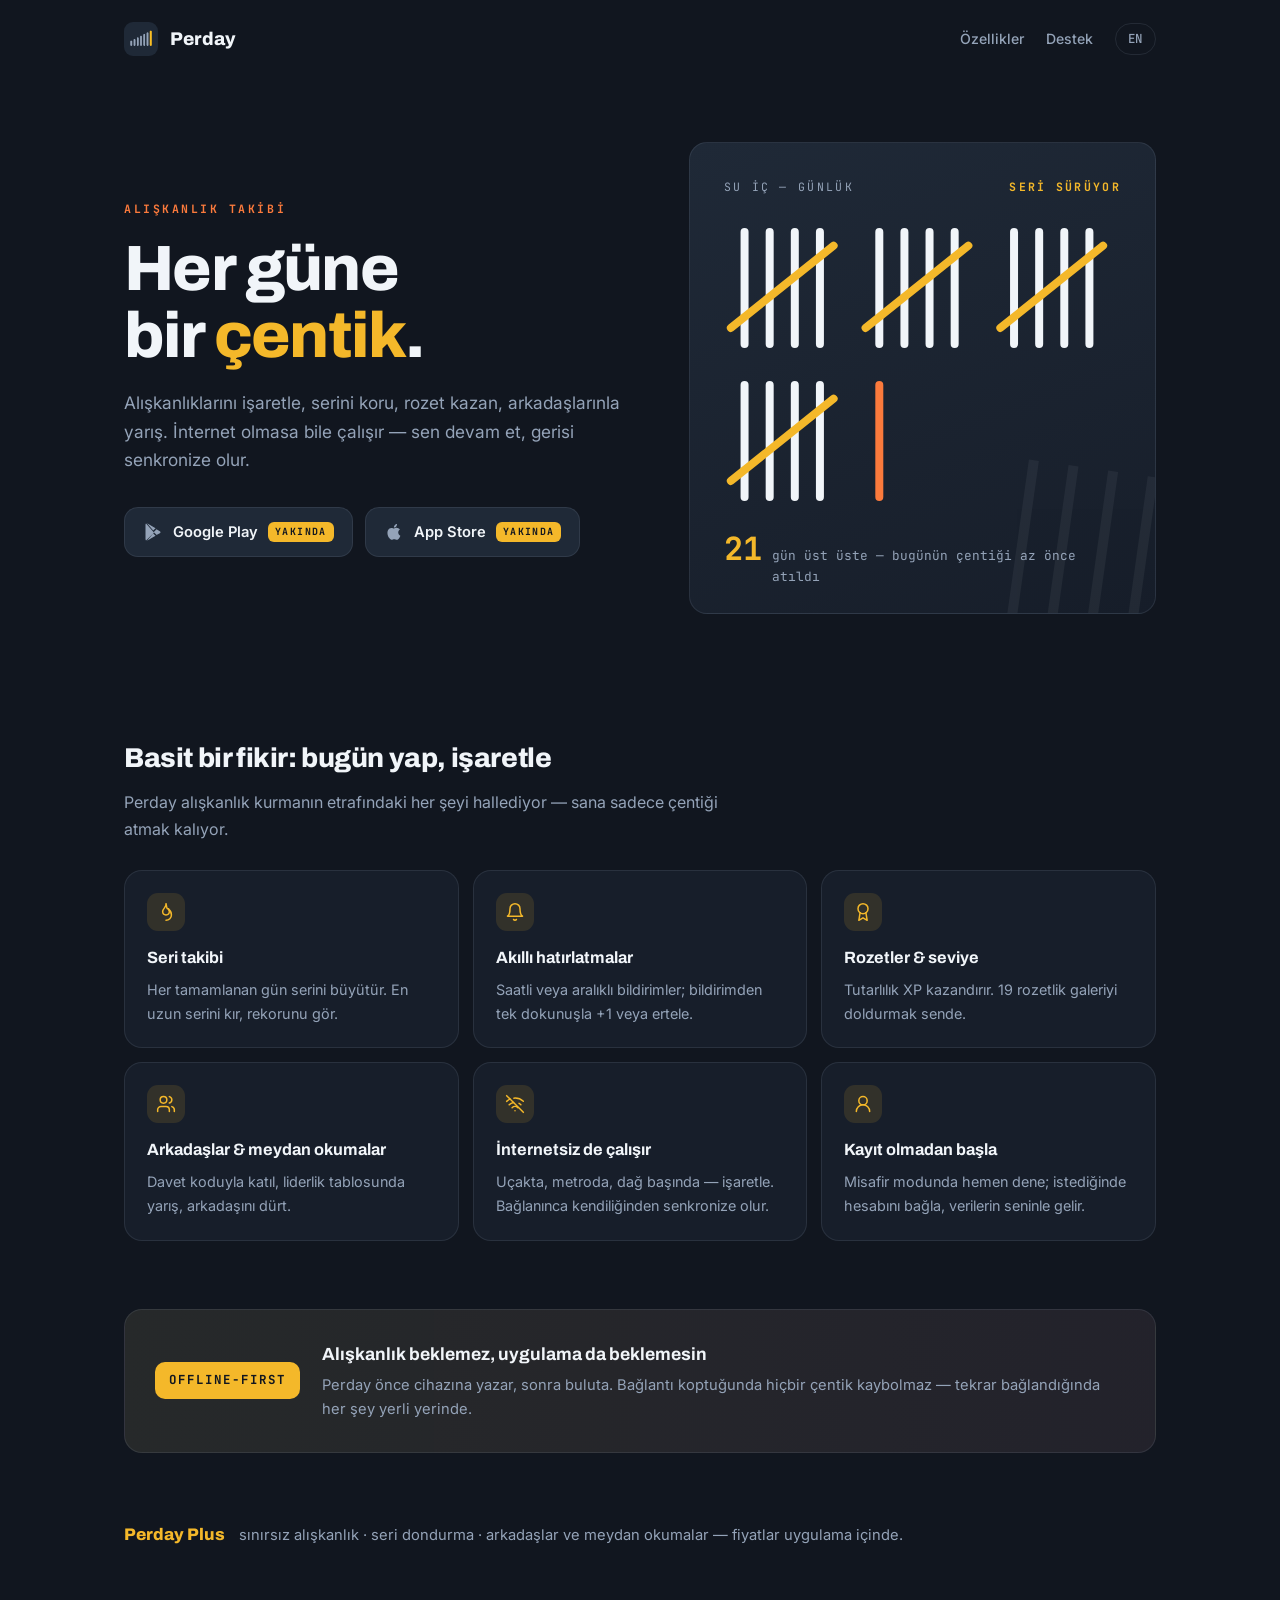
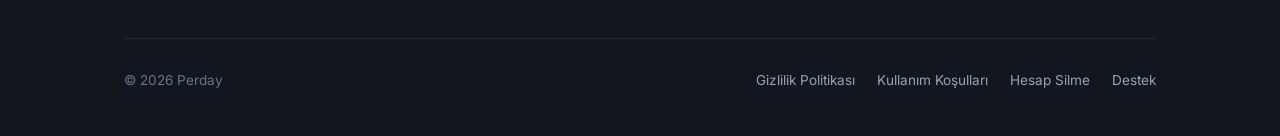
==== index.html @ 303aba84 "Perday web sitesi: landing + legal sayfalar (TR/EN) Statik HTML — build adimi yok. Landing (centik/t" ====
<!DOCTYPE html>
<html lang="tr">
<head>
  <meta charset="UTF-8">
  <meta name="viewport" content="width=device-width, initial-scale=1.0">
  <title>Perday — Her güne bir çentik</title>
  <meta name="description" content="Perday: alışkanlık takibi. Serini koru, rozet kazan, arkadaşlarınla yarış — internet olmasa bile. Kayıt olmadan dene.">
  <link rel="icon" type="image/png" href="/assets/icon.png">
  <link rel="apple-touch-icon" href="/assets/icon.png">
  <meta property="og:title" content="Perday — Her güne bir çentik">
  <meta property="og:description" content="Alışkanlık takibi: seriler, rozetler, arkadaşlar. Offline-first.">
  <meta property="og:image" content="https://perday.appouse.dev/assets/icon.png">
  <meta property="og:url" content="https://perday.appouse.dev/">
  <link rel="alternate" hreflang="en" href="https://perday.appouse.dev/en/">
  <link rel="alternate" hreflang="tr" href="https://perday.appouse.dev/">
  <link rel="preconnect" href="https://fonts.googleapis.com">
  <link rel="preconnect" href="https://fonts.gstatic.com" crossorigin>
  <link href="https://fonts.googleapis.com/css2?family=Archivo:wght@700;800&family=Inter:wght@400;500;600&family=JetBrains+Mono:wght@400;700&display=swap" rel="stylesheet">
  <link rel="stylesheet" href="/assets/style.css">
</head>
<body>
  <div class="wrap">
    <header class="site-header">
      <a class="brand" href="/"><img src="/assets/icon.png" alt="" width="34" height="34">Perday</a>
      <nav class="header-nav" aria-label="Site">
        <a class="hide-sm" href="#ozellikler">Özellikler</a>
        <a href="/support/">Destek</a>
        <a class="lang-switch" href="/en/" lang="en" hreflang="en">EN</a>
      </nav>
    </header>

    <main>
      <section class="hero">
        <div>
          <span class="eyebrow">Alışkanlık takibi</span>
          <h1>Her güne<br>bir <em>çentik</em>.</h1>
          <p class="lede">Alışkanlıklarını işaretle, serini koru, rozet kazan,
            arkadaşlarınla yarış. İnternet olmasa bile çalışır — sen devam et,
            gerisi senkronize olur.</p>
          <div class="store-row">
            <span class="store-chip">
              <svg viewBox="0 0 24 24" aria-hidden="true"><path d="M3.6 1.8c-.4.4-.6 1-.6 1.8v16.8c0 .8.2 1.4.6 1.8l.1.1 9.4-9.4v-.2L3.7 1.7l-.1.1zM16.2 15.4 13 12.2v-.2l3.2-3.2 4 2.3c1.1.6 1.1 1.7 0 2.3l-4 2.3-.1-.1zM4.8 22.5l10.3-5.9-2.9-2.9-7.4 8.8zM4.8 1.5l7.4 8.8 2.9-2.9L4.8 1.5z"/></svg>
              Google Play <span class="soon">Yakında</span>
            </span>
            <span class="store-chip">
              <svg viewBox="0 0 24 24" aria-hidden="true"><path d="M17.05 12.54c0-2.4 1.96-3.55 2.05-3.6-1.12-1.63-2.86-1.86-3.47-1.88-1.47-.15-2.88.87-3.63.87-.75 0-1.9-.85-3.13-.83-1.6.03-3.09.94-3.92 2.38-1.68 2.9-.43 7.2 1.2 9.55.8 1.15 1.75 2.44 3 2.4 1.2-.05 1.66-.78 3.12-.78 1.45 0 1.86.78 3.13.75 1.3-.02 2.12-1.17 2.9-2.33.92-1.33 1.3-2.63 1.32-2.7-.03-.01-2.54-.98-2.57-3.83zM14.66 5.4c.66-.8 1.1-1.9 1-3-.95.04-2.1.63-2.78 1.43-.6.7-1.14 1.83-1 2.9 1.06.09 2.13-.53 2.78-1.33z"/></svg>
              App Store <span class="soon">Yakında</span>
            </span>
          </div>
        </div>

        <figure class="tally-board" aria-label="21 günlük seri, çentiklerle sayılıyor">
          <div class="tally-label"><span>SU İÇ — GÜNLÜK</span><strong>SERİ SÜRÜYOR</strong></div>
          <svg class="tally-svg" viewBox="0 0 348 262" role="img" aria-hidden="true">
            <!-- 1. grup -->
            <line x1="18"  y1="14" x2="18"  y2="112" style="animation-delay:.05s"/>
            <line x1="40"  y1="14" x2="40"  y2="112" style="animation-delay:.14s"/>
            <line x1="62"  y1="14" x2="62"  y2="112" style="animation-delay:.23s"/>
            <line x1="84"  y1="14" x2="84"  y2="112" style="animation-delay:.32s"/>
            <line class="cross" x1="6" y1="98" x2="96" y2="26" style="animation-delay:.41s"/>
            <!-- 2. grup -->
            <line x1="136" y1="14" x2="136" y2="112" style="animation-delay:.52s"/>
            <line x1="158" y1="14" x2="158" y2="112" style="animation-delay:.61s"/>
            <line x1="180" y1="14" x2="180" y2="112" style="animation-delay:.70s"/>
            <line x1="202" y1="14" x2="202" y2="112" style="animation-delay:.79s"/>
            <line class="cross" x1="124" y1="98" x2="214" y2="26" style="animation-delay:.88s"/>
            <!-- 3. grup -->
            <line x1="254" y1="14" x2="254" y2="112" style="animation-delay:.99s"/>
            <line x1="276" y1="14" x2="276" y2="112" style="animation-delay:1.08s"/>
            <line x1="298" y1="14" x2="298" y2="112" style="animation-delay:1.17s"/>
            <line x1="320" y1="14" x2="320" y2="112" style="animation-delay:1.26s"/>
            <line class="cross" x1="242" y1="98" x2="332" y2="26" style="animation-delay:1.35s"/>
            <!-- 4. grup (alt sıra) -->
            <line x1="18"  y1="148" x2="18"  y2="246" style="animation-delay:1.46s"/>
            <line x1="40"  y1="148" x2="40"  y2="246" style="animation-delay:1.55s"/>
            <line x1="62"  y1="148" x2="62"  y2="246" style="animation-delay:1.64s"/>
            <line x1="84"  y1="148" x2="84"  y2="246" style="animation-delay:1.73s"/>
            <line class="cross" x1="6" y1="232" x2="96" y2="160" style="animation-delay:1.82s"/>
            <!-- bugünün çentiği -->
            <line class="today" x1="136" y1="148" x2="136" y2="246" style="animation-delay:2.05s"/>
          </svg>
          <figcaption class="tally-caption"><span class="count">21</span> gün üst üste — bugünün çentiği az önce atıldı</figcaption>
        </figure>
      </section>

      <section id="ozellikler">
        <div class="section-head">
          <h2>Basit bir fikir: bugün yap, işaretle</h2>
          <p>Perday alışkanlık kurmanın etrafındaki her şeyi hallediyor —
            sana sadece çentiği atmak kalıyor.</p>
        </div>
        <div class="feature-grid">
          <article class="feature">
            <div class="icon"><svg viewBox="0 0 24 24" aria-hidden="true"><path d="M12 2c1 4-4 5.5-4 9.5a4 4 0 0 0 8 0c0-1.5-.5-2.5-1-3.5-2 1-2-1.5-3-6z"/><path d="M12 22a6.5 6.5 0 0 0 6.5-6.5C18.5 11 15 9 15 9"/></svg></div>
            <h3>Seri takibi</h3>
            <p>Her tamamlanan gün serini büyütür. En uzun serini kır, rekorunu gör.</p>
          </article>
          <article class="feature">
            <div class="icon"><svg viewBox="0 0 24 24" aria-hidden="true"><path d="M18 8a6 6 0 1 0-12 0c0 7-3 9-3 9h18s-3-2-3-9"/><path d="M13.7 21a2 2 0 0 1-3.4 0"/></svg></div>
            <h3>Akıllı hatırlatmalar</h3>
            <p>Saatli veya aralıklı bildirimler; bildirimden tek dokunuşla +1 veya ertele.</p>
          </article>
          <article class="feature">
            <div class="icon"><svg viewBox="0 0 24 24" aria-hidden="true"><circle cx="12" cy="8" r="6"/><path d="M15.5 13 17 22l-5-3-5 3 1.5-9"/></svg></div>
            <h3>Rozetler &amp; seviye</h3>
            <p>Tutarlılık XP kazandırır. 19 rozetlik galeriyi doldurmak sende.</p>
          </article>
          <article class="feature">
            <div class="icon"><svg viewBox="0 0 24 24" aria-hidden="true"><path d="M16 21v-2a4 4 0 0 0-4-4H6a4 4 0 0 0-4 4v2"/><circle cx="9" cy="7" r="4"/><path d="M22 21v-2a4 4 0 0 0-3-3.87"/><path d="M16 3.13a4 4 0 0 1 0 7.75"/></svg></div>
            <h3>Arkadaşlar &amp; meydan okumalar</h3>
            <p>Davet koduyla katıl, liderlik tablosunda yarış, arkadaşını dürt.</p>
          </article>
          <article class="feature">
            <div class="icon"><svg viewBox="0 0 24 24" aria-hidden="true"><path d="m2 2 20 20"/><path d="M8.5 16.5a5 5 0 0 1 7 0"/><path d="M2 8.82a15 15 0 0 1 4.17-2.65"/><path d="M10.66 5c4.01-.36 8.14.9 11.34 3.76"/><path d="M16.85 11.25a10 10 0 0 1 2.22 1.68"/><path d="M5 13a10 10 0 0 1 5.24-2.76"/><line x1="12" y1="20" x2="12.01" y2="20"/></svg></div>
            <h3>İnternetsiz de çalışır</h3>
            <p>Uçakta, metroda, dağ başında — işaretle. Bağlanınca kendiliğinden senkronize olur.</p>
          </article>
          <article class="feature">
            <div class="icon"><svg viewBox="0 0 24 24" aria-hidden="true"><circle cx="12" cy="8" r="5"/><path d="M20 21a8 8 0 0 0-16 0"/></svg></div>
            <h3>Kayıt olmadan başla</h3>
            <p>Misafir modunda hemen dene; istediğinde hesabını bağla, verilerin seninle gelir.</p>
          </article>
        </div>
      </section>

      <section>
        <div class="strip">
          <span class="badge">OFFLINE-FIRST</span>
          <div>
            <h3>Alışkanlık beklemez, uygulama da beklemesin</h3>
            <p>Perday önce cihazına yazar, sonra buluta. Bağlantı koptuğunda hiçbir
              çentik kaybolmaz — tekrar bağlandığında her şey yerli yerinde.</p>
          </div>
        </div>
      </section>

      <section>
        <p class="plus"><span class="name">Perday Plus</span>
          sınırsız alışkanlık · seri dondurma · arkadaşlar ve meydan okumalar —
          fiyatlar uygulama içinde.</p>
      </section>
    </main>

    <footer class="site-footer">
      <span>© 2026 Perday</span>
      <nav class="footer-links" aria-label="Yasal">
        <a href="/privacy/">Gizlilik Politikası</a>
        <a href="/terms/">Kullanım Koşulları</a>
        <a href="/account-deletion/">Hesap Silme</a>
        <a href="/support/">Destek</a>
      </nav>
    </footer>
  </div>
</body>
</html>
---- assets/style.css ----
/* Perday — marka: dark #11161F, gold #F4B82A, orange #FB7A3C.
   İmza öğesi: çentik (tally) motifi — "her güne bir çentik". */

:root {
  --bg: #11161F;
  --card: #1F2937;
  --card-deep: #171e2a;
  --gold: #F4B82A;
  --orange: #FB7A3C;
  --text: #F1F5F9;
  --slate: #94A3B8;
  --dim: #64748B;
  --line: rgba(148, 163, 184, 0.14);
  --radius: 18px;
  --font-display: "Archivo", sans-serif;
  --font-body: "Inter", sans-serif;
  --font-mono: "JetBrains Mono", monospace;
}

* { margin: 0; padding: 0; box-sizing: border-box; }

html { scroll-behavior: smooth; }

body {
  background: var(--bg);
  color: var(--text);
  font-family: var(--font-body);
  font-size: 16px;
  line-height: 1.65;
  -webkit-font-smoothing: antialiased;
}

a { color: var(--gold); text-decoration: none; }
a:hover { text-decoration: underline; }
:focus-visible { outline: 2px solid var(--gold); outline-offset: 3px; border-radius: 4px; }

.wrap { max-width: 1080px; margin: 0 auto; padding: 0 24px; }

/* ---------- Header ---------- */
.site-header {
  display: flex; align-items: center; justify-content: space-between;
  padding: 22px 0;
}
.brand { display: flex; align-items: center; gap: 12px; color: var(--text); font-family: var(--font-display); font-weight: 800; font-size: 1.15rem; letter-spacing: 0.01em; }
.brand:hover { text-decoration: none; }
.brand img { width: 34px; height: 34px; border-radius: 9px; display: block; }
.header-nav { display: flex; align-items: center; gap: 22px; font-size: 0.88rem; }
.header-nav a { color: var(--slate); font-weight: 500; }
.header-nav a:hover { color: var(--text); text-decoration: none; }
.lang-switch {
  font-family: var(--font-mono); font-size: 0.78rem; letter-spacing: 0.06em;
  border: 1px solid var(--line); border-radius: 999px; padding: 5px 12px;
  color: var(--slate) !important;
}
.lang-switch:hover { border-color: var(--gold); color: var(--gold) !important; }

/* ---------- Hero ---------- */
.hero {
  display: grid; grid-template-columns: 1.05fr 0.95fr; gap: 48px;
  align-items: center; padding: 64px 0 88px;
}
.eyebrow {
  font-family: var(--font-mono); font-size: 0.72rem; font-weight: 700;
  letter-spacing: 0.22em; text-transform: uppercase; color: var(--orange);
  display: block; margin-bottom: 18px;
}
.hero h1 {
  font-family: var(--font-display); font-weight: 800;
  font-size: clamp(2.6rem, 5.5vw, 4rem); line-height: 1.04;
  letter-spacing: -0.025em; margin-bottom: 20px;
}
.hero h1 em { font-style: normal; color: var(--gold); }
.hero .lede { color: var(--slate); font-size: 1.08rem; max-width: 46ch; margin-bottom: 32px; }
.store-row { display: flex; flex-wrap: wrap; gap: 12px; align-items: center; }
.store-chip {
  display: inline-flex; align-items: center; gap: 10px;
  background: var(--card); border: 1px solid var(--line); border-radius: 14px;
  padding: 12px 18px; color: var(--text); font-weight: 600; font-size: 0.92rem;
}
.store-chip:hover { text-decoration: none; border-color: var(--gold); }
.store-chip .soon {
  font-family: var(--font-mono); font-size: 0.62rem; letter-spacing: 0.14em;
  text-transform: uppercase; color: var(--bg); background: var(--gold);
  border-radius: 6px; padding: 2px 7px; font-weight: 700;
}
.store-chip svg { width: 20px; height: 20px; fill: var(--slate); }

/* ---------- İmza: çentik panosu ---------- */
.tally-board {
  background: linear-gradient(160deg, var(--card) 0%, var(--card-deep) 100%);
  border: 1px solid var(--line); border-radius: var(--radius);
  padding: 34px 34px 26px; position: relative; overflow: hidden;
}
.tally-board::after {
  /* zemine kazınmış dev, silik çentik — doku */
  content: ""; position: absolute; right: -30px; bottom: -46px;
  width: 190px; height: 190px; opacity: 0.05; pointer-events: none;
  background:
    linear-gradient(var(--text), var(--text)) 20px 0 / 10px 100% no-repeat,
    linear-gradient(var(--text), var(--text)) 60px 0 / 10px 100% no-repeat,
    linear-gradient(var(--text), var(--text)) 100px 0 / 10px 100% no-repeat,
    linear-gradient(var(--text), var(--text)) 140px 0 / 10px 100% no-repeat;
  transform: rotate(8deg);
}
.tally-label {
  font-family: var(--font-mono); font-size: 0.72rem; letter-spacing: 0.2em;
  text-transform: uppercase; color: var(--slate); margin-bottom: 20px;
  display: flex; justify-content: space-between; gap: 12px;
}
.tally-label strong { color: var(--gold); font-weight: 700; }
.tally-svg { width: 100%; height: auto; display: block; }
.tally-svg line {
  stroke: var(--text); stroke-width: 7; stroke-linecap: round;
  stroke-dasharray: 120; stroke-dashoffset: 120;
  animation: strokeIn 0.45s ease-out forwards;
}
.tally-svg line.cross {
  stroke: var(--gold); stroke-dasharray: 160; stroke-dashoffset: 160;
}
.tally-svg line.today { stroke: var(--orange); }
.tally-caption {
  margin-top: 18px; font-family: var(--font-mono); font-size: 0.8rem;
  color: var(--slate); display: flex; align-items: baseline; gap: 10px;
}
.tally-caption .count {
  font-size: 2rem; font-weight: 700; color: var(--gold); line-height: 1;
}
@keyframes strokeIn { to { stroke-dashoffset: 0; } }
/* çizgiler sırayla çizilir — gecikmeler inline style ile veriliyor */
@media (prefers-reduced-motion: reduce) {
  .tally-svg line { animation: none; stroke-dashoffset: 0; }
}

/* ---------- Özellikler ---------- */
section { padding: 34px 0; }
.section-head { margin-bottom: 28px; max-width: 60ch; }
.section-head h2 {
  font-family: var(--font-display); font-weight: 800; font-size: 1.7rem;
  letter-spacing: -0.015em; margin-bottom: 8px;
}
.section-head p { color: var(--slate); }
.feature-grid { display: grid; grid-template-columns: repeat(3, 1fr); gap: 14px; }
.feature {
  background: var(--card-deep); border: 1px solid var(--line);
  border-radius: var(--radius); padding: 22px;
}
.feature .icon {
  width: 38px; height: 38px; border-radius: 11px; display: grid; place-items: center;
  background: rgba(244, 184, 42, 0.12); margin-bottom: 14px;
}
.feature .icon svg { width: 20px; height: 20px; stroke: var(--gold); fill: none; stroke-width: 1.8; stroke-linecap: round; stroke-linejoin: round; }
.feature h3 { font-family: var(--font-display); font-weight: 700; font-size: 1.02rem; margin-bottom: 6px; }
.feature p { color: var(--slate); font-size: 0.9rem; }

/* ---------- Offline şeridi ---------- */
.strip {
  border: 1px solid var(--line); border-radius: var(--radius);
  background:
    linear-gradient(90deg, rgba(244,184,42,0.07), rgba(251,122,60,0.05)),
    var(--card-deep);
  padding: 30px; display: grid; grid-template-columns: auto 1fr; gap: 22px; align-items: center;
}
.strip .badge {
  font-family: var(--font-mono); font-weight: 700; font-size: 0.78rem;
  letter-spacing: 0.16em; color: var(--bg); background: var(--gold);
  padding: 8px 14px; border-radius: 10px; white-space: nowrap;
}
.strip h3 { font-family: var(--font-display); font-weight: 700; font-size: 1.1rem; margin-bottom: 4px; }
.strip p { color: var(--slate); font-size: 0.92rem; }

/* ---------- Plus ---------- */
.plus { display: flex; flex-wrap: wrap; align-items: baseline; gap: 8px 14px; color: var(--slate); font-size: 0.92rem; }
.plus .name { font-family: var(--font-display); font-weight: 800; color: var(--gold); font-size: 1.05rem; }

/* ---------- Footer ---------- */
.site-footer {
  border-top: 1px solid var(--line); margin-top: 56px; padding: 30px 0 44px;
  display: flex; flex-wrap: wrap; gap: 14px 26px; align-items: center; justify-content: space-between;
  color: var(--dim); font-size: 0.85rem;
}
.footer-links { display: flex; flex-wrap: wrap; gap: 8px 22px; }
.footer-links a { color: var(--slate); }
.footer-links a:hover { color: var(--gold); }

/* ---------- Doküman (legal) sayfaları ---------- */
.doc { max-width: 720px; margin: 0 auto; padding: 40px 0 80px; }
.doc h1 {
  font-family: var(--font-display); font-weight: 800; font-size: 2.1rem;
  letter-spacing: -0.02em; margin-bottom: 6px;
}
.doc .updated {
  font-family: var(--font-mono); font-size: 0.78rem; letter-spacing: 0.08em;
  color: var(--dim); margin-bottom: 34px; display: block;
}
.doc h2 {
  font-family: var(--font-display); font-weight: 700; font-size: 1.25rem;
  margin: 34px 0 10px; letter-spacing: -0.01em;
}
.doc p, .doc li { color: var(--slate); }
.doc strong { color: var(--text); font-weight: 600; }
.doc ul, .doc ol { padding-left: 22px; margin: 10px 0; }
.doc li { margin-bottom: 8px; }
.doc .note {
  border-left: 3px solid var(--gold); background: var(--card-deep);
  border-radius: 0 12px 12px 0; padding: 14px 18px; margin: 18px 0;
  font-size: 0.92rem;
}

/* ---------- Responsive ---------- */
@media (max-width: 880px) {
  .hero { grid-template-columns: 1fr; gap: 36px; padding: 40px 0 56px; }
  .feature-grid { grid-template-columns: 1fr 1fr; }
}
@media (max-width: 560px) {
  .feature-grid { grid-template-columns: 1fr; }
  .strip { grid-template-columns: 1fr; }
  .header-nav { gap: 14px; }
  .header-nav .hide-sm { display: none; }
}
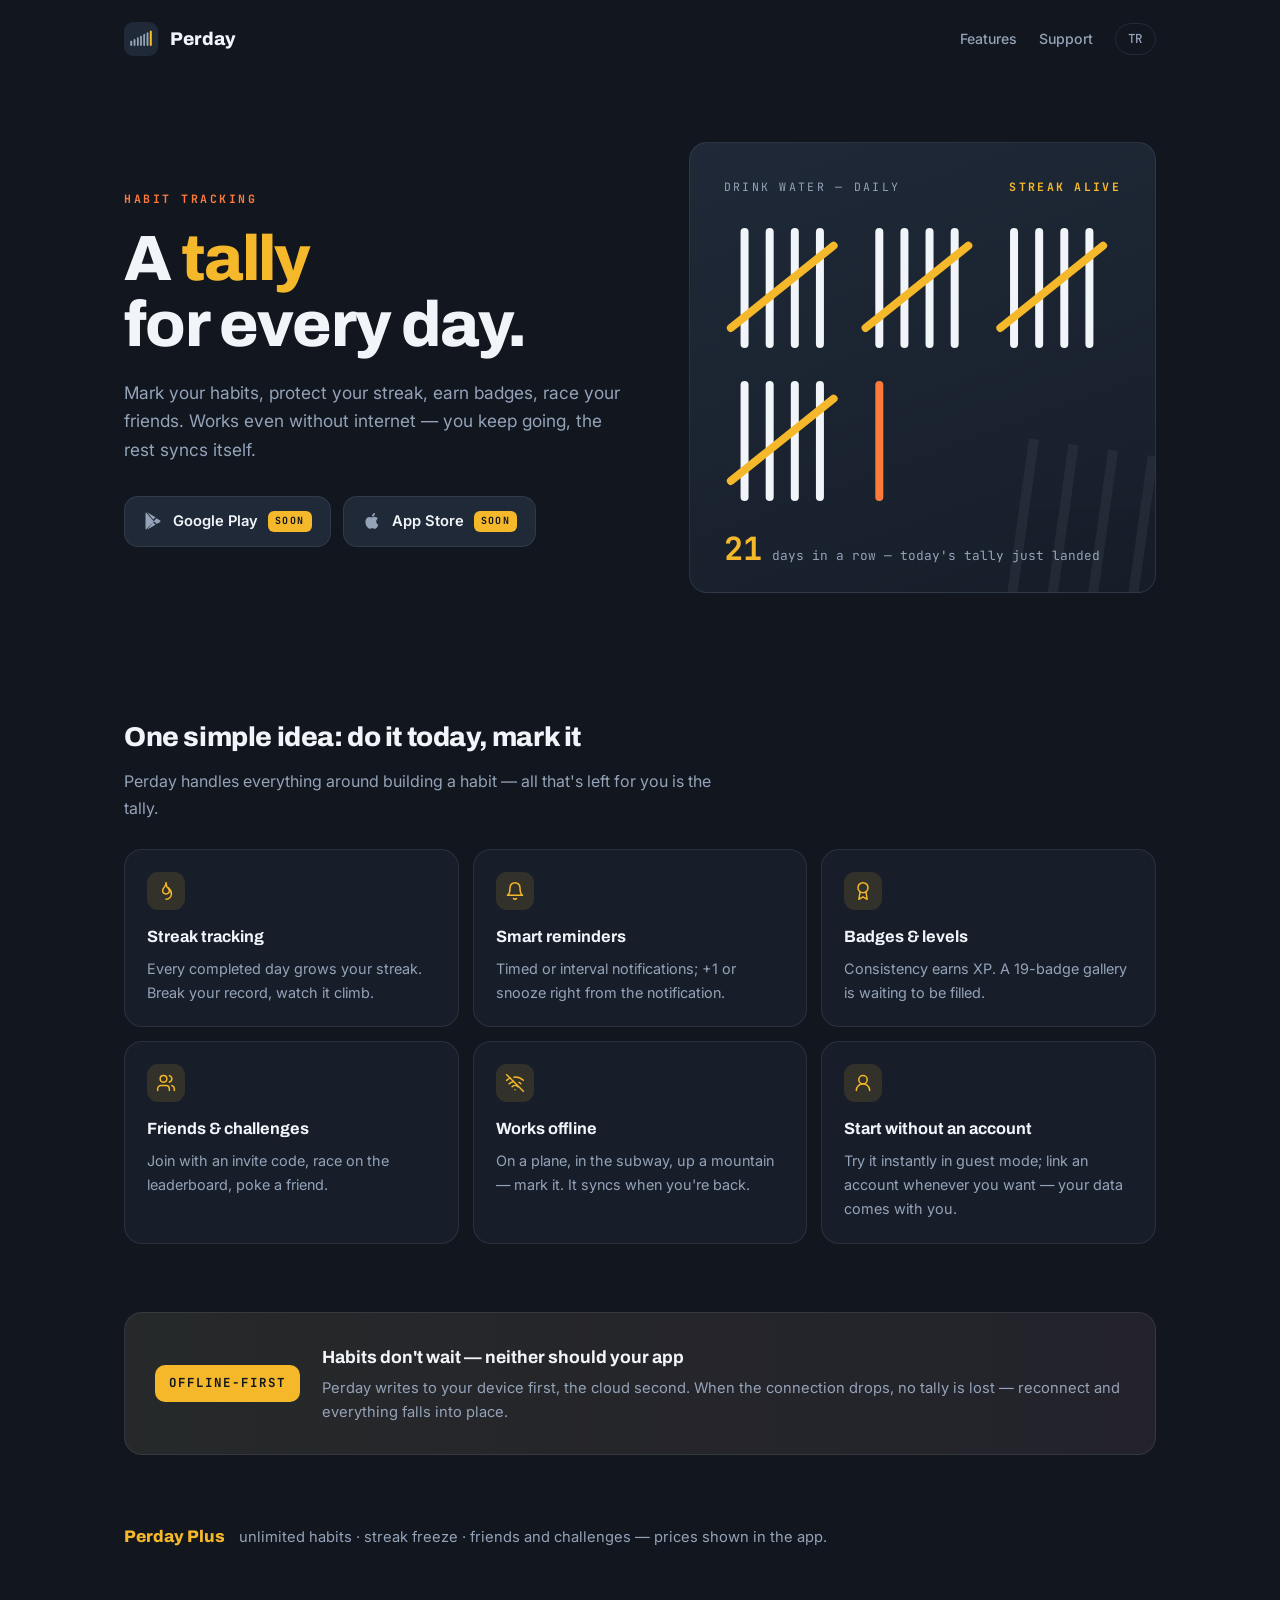
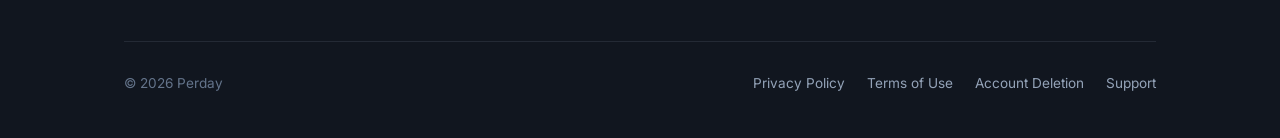
==== commit 5579300d: "Make English the default language, move Turkish under /tr/ - EN pages now served at root, TR mirrors" ====
--- a/index.html
+++ b/index.html
@@ -1,18 +1,18 @@
 <!DOCTYPE html>
-<html lang="tr">
+<html lang="en">
 <head>
   <meta charset="UTF-8">
   <meta name="viewport" content="width=device-width, initial-scale=1.0">
-  <title>Perday — Her güne bir çentik</title>
-  <meta name="description" content="Perday: alışkanlık takibi. Serini koru, rozet kazan, arkadaşlarınla yarış — internet olmasa bile. Kayıt olmadan dene.">
+  <title>Perday — A tally for every day</title>
+  <meta name="description" content="Perday: habit tracking. Keep your streak, earn badges, challenge your friends — even without internet. Try it without signing up.">
   <link rel="icon" type="image/png" href="/assets/icon.png">
   <link rel="apple-touch-icon" href="/assets/icon.png">
-  <meta property="og:title" content="Perday — Her güne bir çentik">
-  <meta property="og:description" content="Alışkanlık takibi: seriler, rozetler, arkadaşlar. Offline-first.">
+  <meta property="og:title" content="Perday — A tally for every day">
+  <meta property="og:description" content="Habit tracking: streaks, badges, friends. Offline-first.">
   <meta property="og:image" content="https://perday.appouse.dev/assets/icon.png">
   <meta property="og:url" content="https://perday.appouse.dev/">
-  <link rel="alternate" hreflang="en" href="https://perday.appouse.dev/en/">
-  <link rel="alternate" hreflang="tr" href="https://perday.appouse.dev/">
+  <link rel="alternate" hreflang="tr" href="https://perday.appouse.dev/tr/">
+  <link rel="alternate" hreflang="en" href="https://perday.appouse.dev/">
   <link rel="preconnect" href="https://fonts.googleapis.com">
   <link rel="preconnect" href="https://fonts.gstatic.com" crossorigin>
   <link href="https://fonts.googleapis.com/css2?family=Archivo:wght@700;800&family=Inter:wght@400;500;600&family=JetBrains+Mono:wght@400;700&display=swap" rel="stylesheet">
@@ -23,102 +23,97 @@
     <header class="site-header">
       <a class="brand" href="/"><img src="/assets/icon.png" alt="" width="34" height="34">Perday</a>
       <nav class="header-nav" aria-label="Site">
-        <a class="hide-sm" href="#ozellikler">Özellikler</a>
-        <a href="/support/">Destek</a>
-        <a class="lang-switch" href="/en/" lang="en" hreflang="en">EN</a>
+        <a class="hide-sm" href="#features">Features</a>
+        <a href="/support/">Support</a>
+        <a class="lang-switch" href="/tr/" lang="tr" hreflang="tr">TR</a>
       </nav>
     </header>
 
     <main>
       <section class="hero">
         <div>
-          <span class="eyebrow">Alışkanlık takibi</span>
-          <h1>Her güne<br>bir <em>çentik</em>.</h1>
-          <p class="lede">Alışkanlıklarını işaretle, serini koru, rozet kazan,
-            arkadaşlarınla yarış. İnternet olmasa bile çalışır — sen devam et,
-            gerisi senkronize olur.</p>
+          <span class="eyebrow">Habit tracking</span>
+          <h1>A <em>tally</em><br>for every day.</h1>
+          <p class="lede">Mark your habits, protect your streak, earn badges,
+            race your friends. Works even without internet — you keep going,
+            the rest syncs itself.</p>
           <div class="store-row">
             <span class="store-chip">
               <svg viewBox="0 0 24 24" aria-hidden="true"><path d="M3.6 1.8c-.4.4-.6 1-.6 1.8v16.8c0 .8.2 1.4.6 1.8l.1.1 9.4-9.4v-.2L3.7 1.7l-.1.1zM16.2 15.4 13 12.2v-.2l3.2-3.2 4 2.3c1.1.6 1.1 1.7 0 2.3l-4 2.3-.1-.1zM4.8 22.5l10.3-5.9-2.9-2.9-7.4 8.8zM4.8 1.5l7.4 8.8 2.9-2.9L4.8 1.5z"/></svg>
-              Google Play <span class="soon">Yakında</span>
+              Google Play <span class="soon">Soon</span>
             </span>
             <span class="store-chip">
               <svg viewBox="0 0 24 24" aria-hidden="true"><path d="M17.05 12.54c0-2.4 1.96-3.55 2.05-3.6-1.12-1.63-2.86-1.86-3.47-1.88-1.47-.15-2.88.87-3.63.87-.75 0-1.9-.85-3.13-.83-1.6.03-3.09.94-3.92 2.38-1.68 2.9-.43 7.2 1.2 9.55.8 1.15 1.75 2.44 3 2.4 1.2-.05 1.66-.78 3.12-.78 1.45 0 1.86.78 3.13.75 1.3-.02 2.12-1.17 2.9-2.33.92-1.33 1.3-2.63 1.32-2.7-.03-.01-2.54-.98-2.57-3.83zM14.66 5.4c.66-.8 1.1-1.9 1-3-.95.04-2.1.63-2.78 1.43-.6.7-1.14 1.83-1 2.9 1.06.09 2.13-.53 2.78-1.33z"/></svg>
-              App Store <span class="soon">Yakında</span>
+              App Store <span class="soon">Soon</span>
             </span>
           </div>
         </div>
 
-        <figure class="tally-board" aria-label="21 günlük seri, çentiklerle sayılıyor">
-          <div class="tally-label"><span>SU İÇ — GÜNLÜK</span><strong>SERİ SÜRÜYOR</strong></div>
+        <figure class="tally-board" aria-label="A 21-day streak counted in tally marks">
+          <div class="tally-label"><span>DRINK WATER — DAILY</span><strong>STREAK ALIVE</strong></div>
           <svg class="tally-svg" viewBox="0 0 348 262" role="img" aria-hidden="true">
-            <!-- 1. grup -->
             <line x1="18"  y1="14" x2="18"  y2="112" style="animation-delay:.05s"/>
             <line x1="40"  y1="14" x2="40"  y2="112" style="animation-delay:.14s"/>
             <line x1="62"  y1="14" x2="62"  y2="112" style="animation-delay:.23s"/>
             <line x1="84"  y1="14" x2="84"  y2="112" style="animation-delay:.32s"/>
             <line class="cross" x1="6" y1="98" x2="96" y2="26" style="animation-delay:.41s"/>
-            <!-- 2. grup -->
             <line x1="136" y1="14" x2="136" y2="112" style="animation-delay:.52s"/>
             <line x1="158" y1="14" x2="158" y2="112" style="animation-delay:.61s"/>
             <line x1="180" y1="14" x2="180" y2="112" style="animation-delay:.70s"/>
             <line x1="202" y1="14" x2="202" y2="112" style="animation-delay:.79s"/>
             <line class="cross" x1="124" y1="98" x2="214" y2="26" style="animation-delay:.88s"/>
-            <!-- 3. grup -->
             <line x1="254" y1="14" x2="254" y2="112" style="animation-delay:.99s"/>
             <line x1="276" y1="14" x2="276" y2="112" style="animation-delay:1.08s"/>
             <line x1="298" y1="14" x2="298" y2="112" style="animation-delay:1.17s"/>
             <line x1="320" y1="14" x2="320" y2="112" style="animation-delay:1.26s"/>
             <line class="cross" x1="242" y1="98" x2="332" y2="26" style="animation-delay:1.35s"/>
-            <!-- 4. grup (alt sıra) -->
             <line x1="18"  y1="148" x2="18"  y2="246" style="animation-delay:1.46s"/>
             <line x1="40"  y1="148" x2="40"  y2="246" style="animation-delay:1.55s"/>
             <line x1="62"  y1="148" x2="62"  y2="246" style="animation-delay:1.64s"/>
             <line x1="84"  y1="148" x2="84"  y2="246" style="animation-delay:1.73s"/>
             <line class="cross" x1="6" y1="232" x2="96" y2="160" style="animation-delay:1.82s"/>
-            <!-- bugünün çentiği -->
             <line class="today" x1="136" y1="148" x2="136" y2="246" style="animation-delay:2.05s"/>
           </svg>
-          <figcaption class="tally-caption"><span class="count">21</span> gün üst üste — bugünün çentiği az önce atıldı</figcaption>
+          <figcaption class="tally-caption"><span class="count">21</span> days in a row — today's tally just landed</figcaption>
         </figure>
       </section>
 
-      <section id="ozellikler">
+      <section id="features">
         <div class="section-head">
-          <h2>Basit bir fikir: bugün yap, işaretle</h2>
-          <p>Perday alışkanlık kurmanın etrafındaki her şeyi hallediyor —
-            sana sadece çentiği atmak kalıyor.</p>
+          <h2>One simple idea: do it today, mark it</h2>
+          <p>Perday handles everything around building a habit — all that's
+            left for you is the tally.</p>
         </div>
         <div class="feature-grid">
           <article class="feature">
             <div class="icon"><svg viewBox="0 0 24 24" aria-hidden="true"><path d="M12 2c1 4-4 5.5-4 9.5a4 4 0 0 0 8 0c0-1.5-.5-2.5-1-3.5-2 1-2-1.5-3-6z"/><path d="M12 22a6.5 6.5 0 0 0 6.5-6.5C18.5 11 15 9 15 9"/></svg></div>
-            <h3>Seri takibi</h3>
-            <p>Her tamamlanan gün serini büyütür. En uzun serini kır, rekorunu gör.</p>
+            <h3>Streak tracking</h3>
+            <p>Every completed day grows your streak. Break your record, watch it climb.</p>
           </article>
           <article class="feature">
             <div class="icon"><svg viewBox="0 0 24 24" aria-hidden="true"><path d="M18 8a6 6 0 1 0-12 0c0 7-3 9-3 9h18s-3-2-3-9"/><path d="M13.7 21a2 2 0 0 1-3.4 0"/></svg></div>
-            <h3>Akıllı hatırlatmalar</h3>
-            <p>Saatli veya aralıklı bildirimler; bildirimden tek dokunuşla +1 veya ertele.</p>
+            <h3>Smart reminders</h3>
+            <p>Timed or interval notifications; +1 or snooze right from the notification.</p>
           </article>
           <article class="feature">
             <div class="icon"><svg viewBox="0 0 24 24" aria-hidden="true"><circle cx="12" cy="8" r="6"/><path d="M15.5 13 17 22l-5-3-5 3 1.5-9"/></svg></div>
-            <h3>Rozetler &amp; seviye</h3>
-            <p>Tutarlılık XP kazandırır. 19 rozetlik galeriyi doldurmak sende.</p>
+            <h3>Badges &amp; levels</h3>
+            <p>Consistency earns XP. A 19-badge gallery is waiting to be filled.</p>
           </article>
           <article class="feature">
             <div class="icon"><svg viewBox="0 0 24 24" aria-hidden="true"><path d="M16 21v-2a4 4 0 0 0-4-4H6a4 4 0 0 0-4 4v2"/><circle cx="9" cy="7" r="4"/><path d="M22 21v-2a4 4 0 0 0-3-3.87"/><path d="M16 3.13a4 4 0 0 1 0 7.75"/></svg></div>
-            <h3>Arkadaşlar &amp; meydan okumalar</h3>
-            <p>Davet koduyla katıl, liderlik tablosunda yarış, arkadaşını dürt.</p>
+            <h3>Friends &amp; challenges</h3>
+            <p>Join with an invite code, race on the leaderboard, poke a friend.</p>
           </article>
           <article class="feature">
             <div class="icon"><svg viewBox="0 0 24 24" aria-hidden="true"><path d="m2 2 20 20"/><path d="M8.5 16.5a5 5 0 0 1 7 0"/><path d="M2 8.82a15 15 0 0 1 4.17-2.65"/><path d="M10.66 5c4.01-.36 8.14.9 11.34 3.76"/><path d="M16.85 11.25a10 10 0 0 1 2.22 1.68"/><path d="M5 13a10 10 0 0 1 5.24-2.76"/><line x1="12" y1="20" x2="12.01" y2="20"/></svg></div>
-            <h3>İnternetsiz de çalışır</h3>
-            <p>Uçakta, metroda, dağ başında — işaretle. Bağlanınca kendiliğinden senkronize olur.</p>
+            <h3>Works offline</h3>
+            <p>On a plane, in the subway, up a mountain — mark it. It syncs when you're back.</p>
           </article>
           <article class="feature">
             <div class="icon"><svg viewBox="0 0 24 24" aria-hidden="true"><circle cx="12" cy="8" r="5"/><path d="M20 21a8 8 0 0 0-16 0"/></svg></div>
-            <h3>Kayıt olmadan başla</h3>
-            <p>Misafir modunda hemen dene; istediğinde hesabını bağla, verilerin seninle gelir.</p>
+            <h3>Start without an account</h3>
+            <p>Try it instantly in guest mode; link an account whenever you want — your data comes with you.</p>
           </article>
         </div>
       </section>
@@ -127,27 +122,28 @@
         <div class="strip">
           <span class="badge">OFFLINE-FIRST</span>
           <div>
-            <h3>Alışkanlık beklemez, uygulama da beklemesin</h3>
-            <p>Perday önce cihazına yazar, sonra buluta. Bağlantı koptuğunda hiçbir
-              çentik kaybolmaz — tekrar bağlandığında her şey yerli yerinde.</p>
+            <h3>Habits don't wait — neither should your app</h3>
+            <p>Perday writes to your device first, the cloud second. When the
+              connection drops, no tally is lost — reconnect and everything
+              falls into place.</p>
           </div>
         </div>
       </section>
 
       <section>
         <p class="plus"><span class="name">Perday Plus</span>
-          sınırsız alışkanlık · seri dondurma · arkadaşlar ve meydan okumalar —
-          fiyatlar uygulama içinde.</p>
+          unlimited habits · streak freeze · friends and challenges —
+          prices shown in the app.</p>
       </section>
     </main>
 
     <footer class="site-footer">
       <span>© 2026 Perday</span>
-      <nav class="footer-links" aria-label="Yasal">
-        <a href="/privacy/">Gizlilik Politikası</a>
-        <a href="/terms/">Kullanım Koşulları</a>
-        <a href="/account-deletion/">Hesap Silme</a>
-        <a href="/support/">Destek</a>
+      <nav class="footer-links" aria-label="Legal">
+        <a href="/privacy/">Privacy Policy</a>
+        <a href="/terms/">Terms of Use</a>
+        <a href="/account-deletion/">Account Deletion</a>
+        <a href="/support/">Support</a>
       </nav>
     </footer>
   </div>
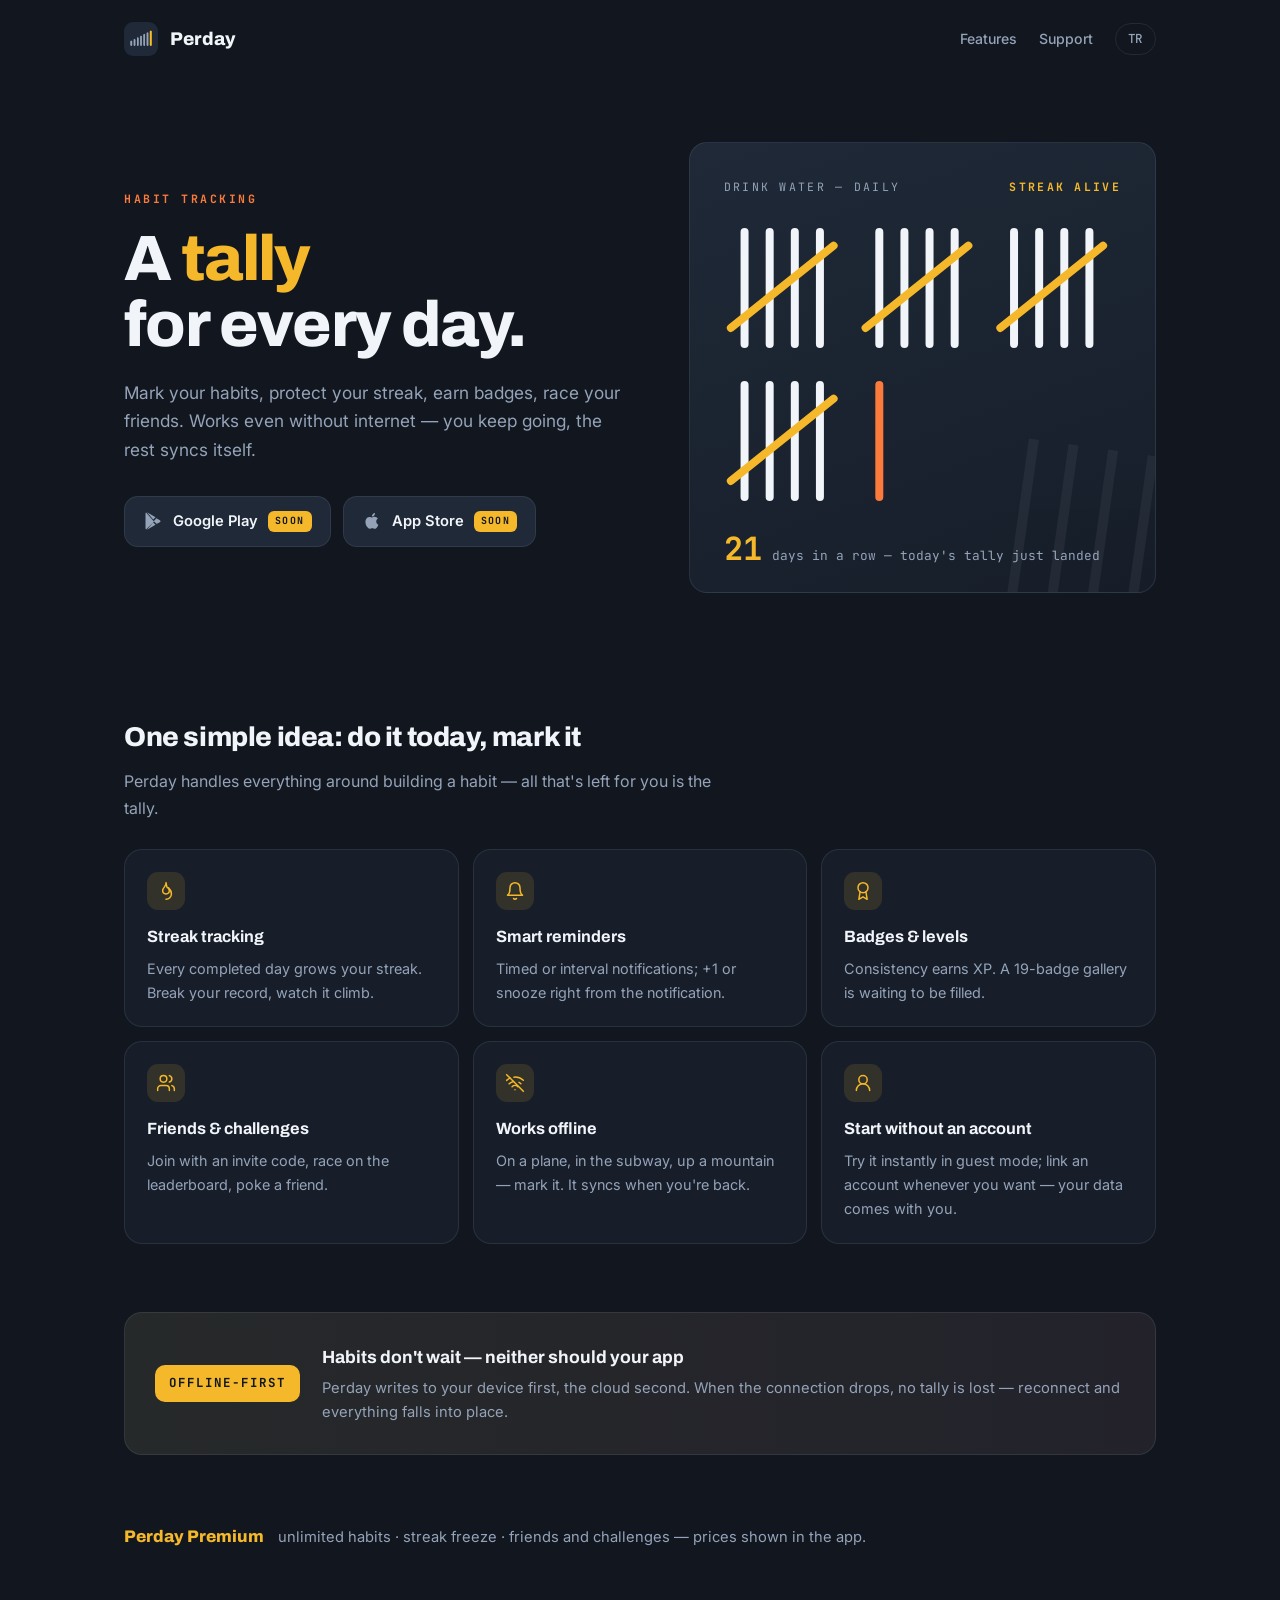
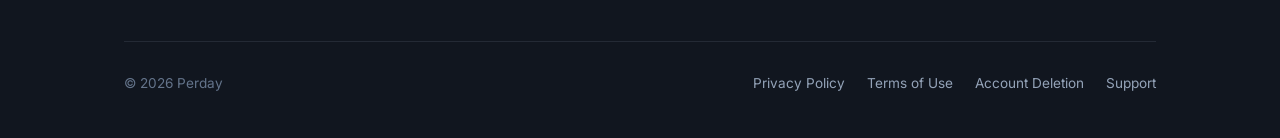
==== commit 90d874b5: "Abonelik adı: Perday Plus → Perday Premium (uygulama ve mağazalarla tutarlı)" ====
--- a/index.html
+++ b/index.html
@@ -131,7 +131,7 @@
       </section>
 
       <section>
-        <p class="plus"><span class="name">Perday Plus</span>
+        <p class="plus"><span class="name">Perday Premium</span>
           unlimited habits · streak freeze · friends and challenges —
           prices shown in the app.</p>
       </section>
